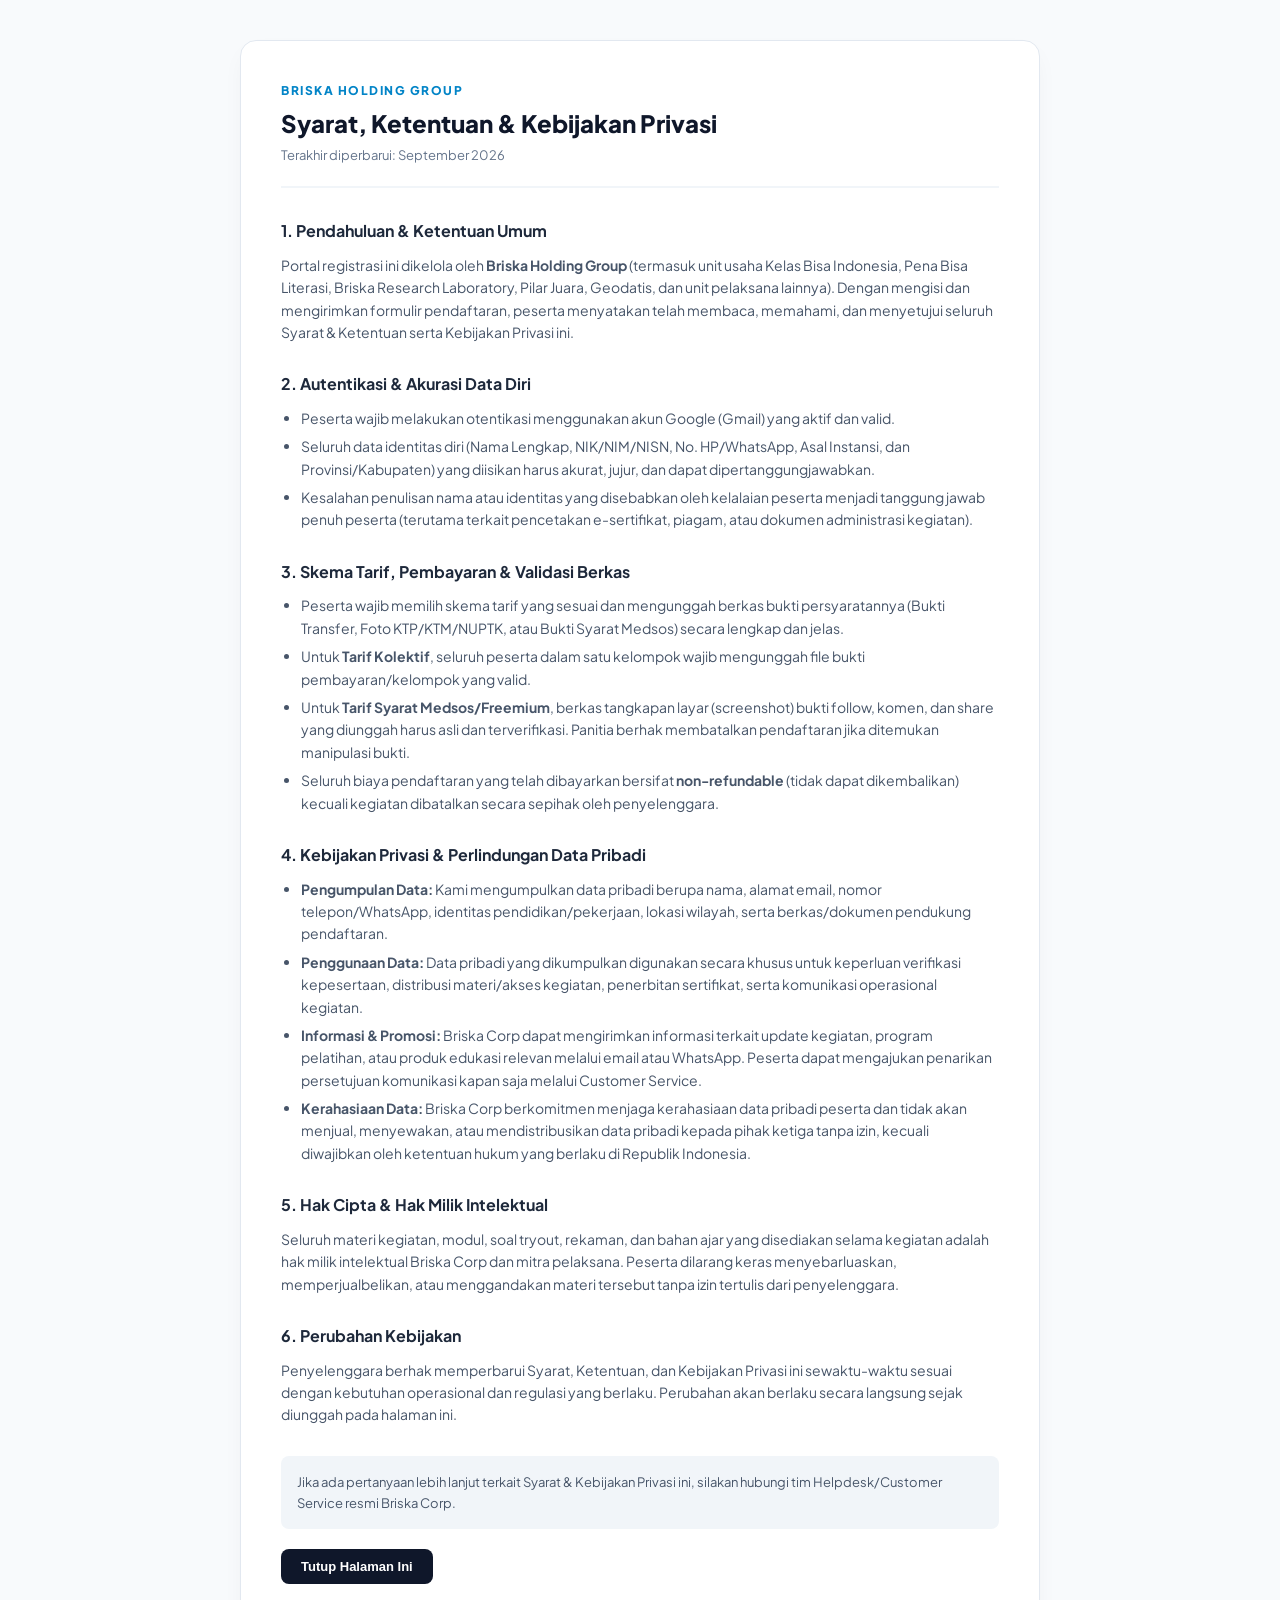
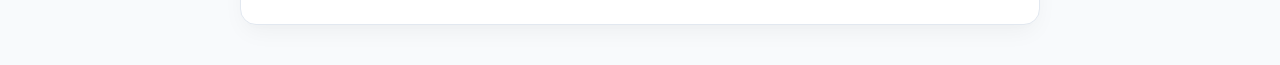
==== terms.html @ 32d51ed7 "Create terms.html" ====
<!DOCTYPE html>
<html lang="id">
<head>
  <meta charset="UTF-8">
  <meta name="viewport" content="width=device-width, initial-scale=1.0">
  <title>Kebijakan Privasi & Syarat Ketentuan - Briska Corp</title>
  <link rel="preconnect" href="https://fonts.googleapis.com">
  <link rel="preconnect" href="https://fonts.gstatic.com" crossorigin>
  <link href="https://fonts.googleapis.com/css2?family=Plus+Jakarta+Sans:wght@400;500;600;700;800&display=swap" rel="stylesheet">
  <style>
    :root {
      --primary-blue: #0284c7;
      --primary-cyan: #06b6d4;
      --bg-dark: #0f172a;
      --text-main: #334155;
      --bg-light: #f8fafc;
    }
    
    * { box-sizing: border-box; margin: 0; padding: 0; }

    body {
      font-family: 'Plus Jakarta Sans', sans-serif;
      background-color: var(--bg-light);
      color: var(--text-main);
      line-height: 1.6;
      padding: 40px 20px;
    }

    .container {
      max-width: 800px;
      margin: 0 auto;
      background: #ffffff;
      padding: 40px;
      border-radius: 16px;
      box-shadow: 0 10px 25px -5px rgba(0,0,0,0.05), 0 8px 10px -6px rgba(0,0,0,0.01);
      border: 1px solid #e2e8f0;
    }

    .header {
      border-bottom: 2px solid #f1f5f9;
      padding-bottom: 20px;
      margin-bottom: 30px;
    }

    .brand-title {
      font-size: 12px;
      font-weight: 800;
      letter-spacing: 1.5px;
      text-transform: uppercase;
      color: var(--primary-blue);
      margin-bottom: 8px;
    }

    h1 {
      font-size: 24px;
      font-weight: 800;
      color: #0f172a;
      line-height: 1.3;
    }

    .update-date {
      font-size: 13px;
      color: #64748b;
      margin-top: 6px;
    }

    .content section {
      margin-bottom: 28px;
    }

    h2 {
      font-size: 16px;
      font-weight: 700;
      color: #1e293b;
      margin-bottom: 10px;
    }

    p, li {
      font-size: 14px;
      color: #475569;
    }

    p { margin-bottom: 10px; }

    ul {
      padding-left: 20px;
      margin-bottom: 12px;
    }

    li { margin-bottom: 6px; }

    .footer-note {
      background: #f1f5f9;
      padding: 16px;
      border-radius: 8px;
      font-size: 13px;
      color: #475569;
      margin-top: 30px;
    }

    .btn-close {
      display: inline-block;
      margin-top: 20px;
      background: var(--bg-dark);
      color: #ffffff;
      padding: 10px 20px;
      border-radius: 8px;
      text-decoration: none;
      font-size: 13px;
      font-weight: 600;
      border: none;
      cursor: pointer;
    }

    .btn-close:hover {
      background: #1e293b;
    }
  </style>
</head>
<body>

  <div class="container">
    <div class="header">
      <div class="brand-title">Briska Holding Group</div>
      <h1>Syarat, Ketentuan & Kebijakan Privasi</h1>
      <div class="update-date">Terakhir diperbarui: September 2026</div>
    </div>

    <div class="content">
      <section>
        <h2>1. Pendahuluan & Ketentuan Umum</h2>
        <p>Portal registrasi ini dikelola oleh <strong>Briska Holding Group</strong> (termasuk unit usaha Kelas Bisa Indonesia, Pena Bisa Literasi, Briska Research Laboratory, Pilar Juara, Geodatis, dan unit pelaksana lainnya). Dengan mengisi dan mengirimkan formulir pendaftaran, peserta menyatakan telah membaca, memahami, dan menyetujui seluruh Syarat & Ketentuan serta Kebijakan Privasi ini.</p>
      </section>

      <section>
        <h2>2. Autentikasi & Akurasi Data Diri</h2>
        <ul>
          <li>Peserta wajib melakukan otentikasi menggunakan akun Google (Gmail) yang aktif dan valid.</li>
          <li>Seluruh data identitas diri (Nama Lengkap, NIK/NIM/NISN, No. HP/WhatsApp, Asal Instansi, dan Provinsi/Kabupaten) yang diisikan harus akurat, jujur, dan dapat dipertanggungjawabkan.</li>
          <li>Kesalahan penulisan nama atau identitas yang disebabkan oleh kelalaian peserta menjadi tanggung jawab penuh peserta (terutama terkait pencetakan e-sertifikat, piagam, atau dokumen administrasi kegiatan).</li>
        </ul>
      </section>

      <section>
        <h2>3. Skema Tarif, Pembayaran & Validasi Berkas</h2>
        <ul>
          <li>Peserta wajib memilih skema tarif yang sesuai dan mengunggah berkas bukti persyaratannya (Bukti Transfer, Foto KTP/KTM/NUPTK, atau Bukti Syarat Medsos) secara lengkap dan jelas.</li>
          <li>Untuk <strong>Tarif Kolektif</strong>, seluruh peserta dalam satu kelompok wajib mengunggah file bukti pembayaran/kelompok yang valid.</li>
          <li>Untuk <strong>Tarif Syarat Medsos/Freemium</strong>, berkas tangkapan layar (screenshot) bukti follow, komen, dan share yang diunggah harus asli dan terverifikasi. Panitia berhak membatalkan pendaftaran jika ditemukan manipulasi bukti.</li>
          <li>Seluruh biaya pendaftaran yang telah dibayarkan bersifat <strong>non-refundable</strong> (tidak dapat dikembalikan) kecuali kegiatan dibatalkan secara sepihak oleh penyelenggara.</li>
        </ul>
      </section>

      <section>
        <h2>4. Kebijakan Privasi & Perlindungan Data Pribadi</h2>
        <ul>
          <li><strong>Pengumpulan Data:</strong> Kami mengumpulkan data pribadi berupa nama, alamat email, nomor telepon/WhatsApp, identitas pendidikan/pekerjaan, lokasi wilayah, serta berkas/dokumen pendukung pendaftaran.</li>
          <li><strong>Penggunaan Data:</strong> Data pribadi yang dikumpulkan digunakan secara khusus untuk keperluan verifikasi kepesertaan, distribusi materi/akses kegiatan, penerbitan sertifikat, serta komunikasi operasional kegiatan.</li>
          <li><strong>Informasi & Promosi:</strong> Briska Corp dapat mengirimkan informasi terkait update kegiatan, program pelatihan, atau produk edukasi relevan melalui email atau WhatsApp. Peserta dapat mengajukan penarikan persetujuan komunikasi kapan saja melalui Customer Service.</li>
          <li><strong>Kerahasiaan Data:</strong> Briska Corp berkomitmen menjaga kerahasiaan data pribadi peserta dan tidak akan menjual, menyewakan, atau mendistribusikan data pribadi kepada pihak ketiga tanpa izin, kecuali diwajibkan oleh ketentuan hukum yang berlaku di Republik Indonesia.</li>
        </ul>
      </section>

      <section>
        <h2>5. Hak Cipta & Hak Milik Intelektual</h2>
        <p>Seluruh materi kegiatan, modul, soal tryout, rekaman, dan bahan ajar yang disediakan selama kegiatan adalah hak milik intelektual Briska Corp dan mitra pelaksana. Peserta dilarang keras menyebarluaskan, memperjualbelikan, atau menggandakan materi tersebut tanpa izin tertulis dari penyelenggara.</p>
      </section>

      <section>
        <h2>6. Perubahan Kebijakan</h2>
        <p>Penyelenggara berhak memperbarui Syarat, Ketentuan, dan Kebijakan Privasi ini sewaktu-waktu sesuai dengan kebutuhan operasional dan regulasi yang berlaku. Perubahan akan berlaku secara langsung sejak diunggah pada halaman ini.</p>
      </section>

      <div class="footer-note">
        Jika ada pertanyaan lebih lanjut terkait Syarat & Kebijakan Privasi ini, silakan hubungi tim Helpdesk/Customer Service resmi Briska Corp.
      </div>

      <button class="btn-close" onclick="window.close()">Tutup Halaman Ini</button>
    </div>
  </div>

</body>
</html>
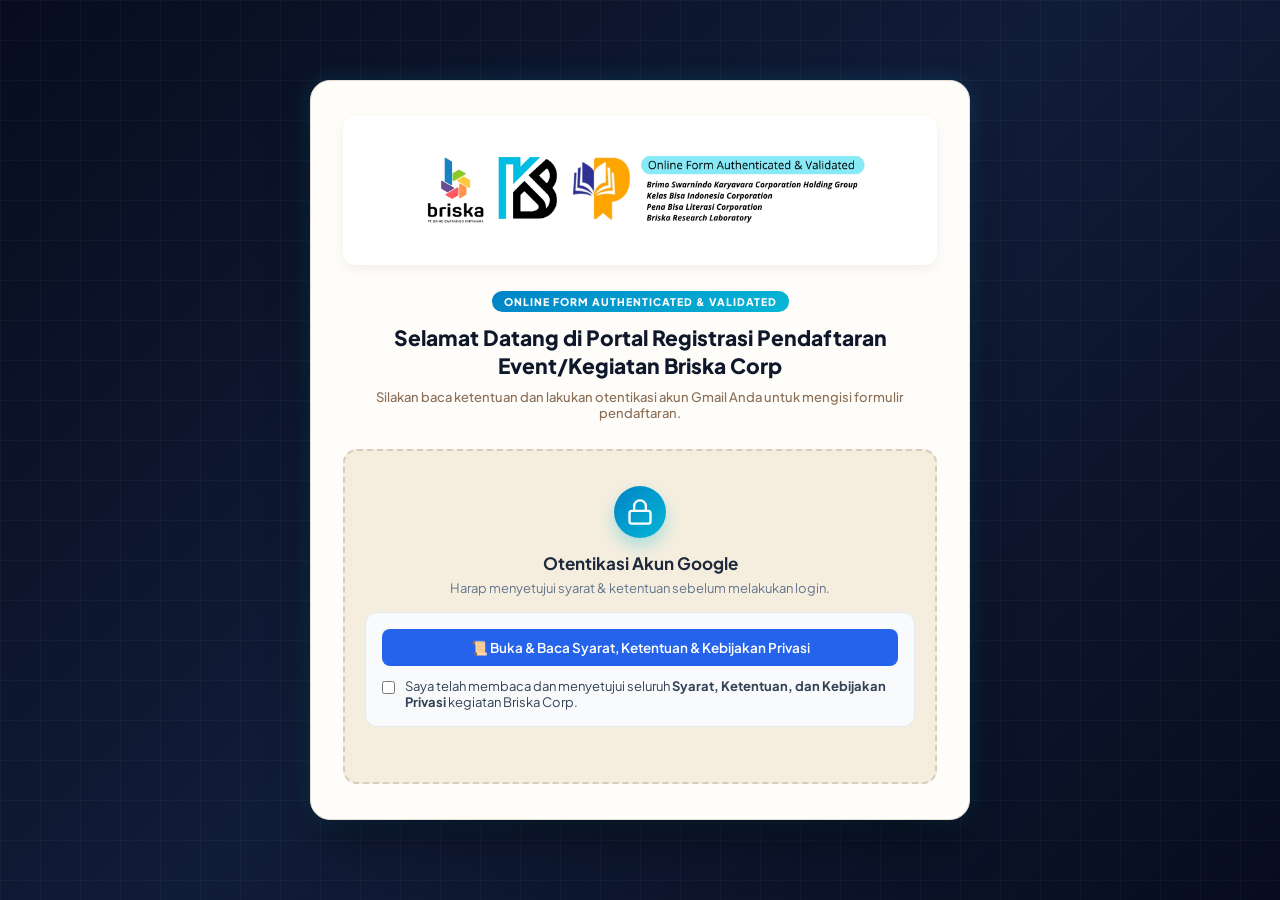
==== commit 1a625448: "Update terms.html" ====
--- a/terms.html
+++ b/terms.html
@@ -3,181 +3,418 @@
 <head>
   <meta charset="UTF-8">
   <meta name="viewport" content="width=device-width, initial-scale=1.0">
-  <title>Kebijakan Privasi & Syarat Ketentuan - Briska Corp</title>
+  <title>Portal Registrasi Pendaftaran Event - Briska Corp</title>
+
+  <!-- Google Fonts: Plus Jakarta Sans -->
   <link rel="preconnect" href="https://fonts.googleapis.com">
   <link rel="preconnect" href="https://fonts.gstatic.com" crossorigin>
   <link href="https://fonts.googleapis.com/css2?family=Plus+Jakarta+Sans:wght@400;500;600;700;800&display=swap" rel="stylesheet">
+
+  <link rel="stylesheet" href="./styles.css">
+
   <style>
-    :root {
-      --primary-blue: #0284c7;
-      --primary-cyan: #06b6d4;
-      --bg-dark: #0f172a;
-      --text-main: #334155;
-      --bg-light: #f8fafc;
+    .hidden { display: none !important; }
+
+    /* Style Tambahan untuk Kotak Ketentuan Sebelum Auth */
+    .terms-auth-box {
+      background: #f8fafc;
+      border: 1px solid #e2e8f0;
+      border-radius: 12px;
+      padding: 16px;
+      margin-bottom: 20px;
+      text-align: left;
     }
-    
-    * { box-sizing: border-box; margin: 0; padding: 0; }
-
-    body {
-      font-family: 'Plus Jakarta Sans', sans-serif;
-      background-color: var(--bg-light);
-      color: var(--text-main);
-      line-height: 1.6;
-      padding: 40px 20px;
-    }
-
-    .container {
-      max-width: 800px;
-      margin: 0 auto;
-      background: #ffffff;
-      padding: 40px;
-      border-radius: 16px;
-      box-shadow: 0 10px 25px -5px rgba(0,0,0,0.05), 0 8px 10px -6px rgba(0,0,0,0.01);
-      border: 1px solid #e2e8f0;
-    }
-
-    .header {
-      border-bottom: 2px solid #f1f5f9;
-      padding-bottom: 20px;
-      margin-bottom: 30px;
-    }
-
-    .brand-title {
-      font-size: 12px;
-      font-weight: 800;
-      letter-spacing: 1.5px;
-      text-transform: uppercase;
-      color: var(--primary-blue);
-      margin-bottom: 8px;
-    }
-
-    h1 {
-      font-size: 24px;
-      font-weight: 800;
-      color: #0f172a;
-      line-height: 1.3;
-    }
-
-    .update-date {
-      font-size: 13px;
-      color: #64748b;
-      margin-top: 6px;
-    }
-
-    .content section {
-      margin-bottom: 28px;
-    }
-
-    h2 {
-      font-size: 16px;
-      font-weight: 700;
-      color: #1e293b;
-      margin-bottom: 10px;
-    }
-
-    p, li {
-      font-size: 14px;
-      color: #475569;
-    }
-
-    p { margin-bottom: 10px; }
-
-    ul {
-      padding-left: 20px;
-      margin-bottom: 12px;
-    }
-
-    li { margin-bottom: 6px; }
-
-    .footer-note {
-      background: #f1f5f9;
-      padding: 16px;
-      border-radius: 8px;
-      font-size: 13px;
-      color: #475569;
-      margin-top: 30px;
-    }
-
-    .btn-close {
+    .terms-auth-box a.btn-terms-link {
       display: inline-block;
-      margin-top: 20px;
-      background: var(--bg-dark);
+      width: 100%;
+      text-align: center;
+      background: #2563eb;
       color: #ffffff;
-      padding: 10px 20px;
+      font-weight: 600;
+      padding: 10px 16px;
       border-radius: 8px;
       text-decoration: none;
+      font-size: 13.5px;
+      margin-bottom: 12px;
+      transition: background 0.2s;
+    }
+    .terms-auth-box a.btn-terms-link:hover {
+      background: #1d4ed8;
+    }
+    .terms-checkbox-wrap {
+      display: flex;
+      align-items: flex-start;
+      gap: 10px;
       font-size: 13px;
-      font-weight: 600;
-      border: none;
+      color: #334155;
       cursor: pointer;
     }
-
-    .btn-close:hover {
-      background: #1e293b;
+    .terms-checkbox-wrap input {
+      margin-top: 3px;
+      cursor: pointer;
     }
   </style>
+
+  <!-- Google Identity Services -->
+  <script src="https://accounts.google.com/gsi/client" async defer></script>
 </head>
 <body>
 
-  <div class="container">
-    <div class="header">
-      <div class="brand-title">Briska Holding Group</div>
-      <h1>Syarat, Ketentuan & Kebijakan Privasi</h1>
-      <div class="update-date">Terakhir diperbarui: September 2026</div>
-    </div>
-
-    <div class="content">
-      <section>
-        <h2>1. Pendahuluan & Ketentuan Umum</h2>
-        <p>Portal registrasi ini dikelola oleh <strong>Briska Holding Group</strong> (termasuk unit usaha Kelas Bisa Indonesia, Pena Bisa Literasi, Briska Research Laboratory, Pilar Juara, Geodatis, dan unit pelaksana lainnya). Dengan mengisi dan mengirimkan formulir pendaftaran, peserta menyatakan telah membaca, memahami, dan menyetujui seluruh Syarat & Ketentuan serta Kebijakan Privasi ini.</p>
-      </section>
-
-      <section>
-        <h2>2. Autentikasi & Akurasi Data Diri</h2>
-        <ul>
-          <li>Peserta wajib melakukan otentikasi menggunakan akun Google (Gmail) yang aktif dan valid.</li>
-          <li>Seluruh data identitas diri (Nama Lengkap, NIK/NIM/NISN, No. HP/WhatsApp, Asal Instansi, dan Provinsi/Kabupaten) yang diisikan harus akurat, jujur, dan dapat dipertanggungjawabkan.</li>
-          <li>Kesalahan penulisan nama atau identitas yang disebabkan oleh kelalaian peserta menjadi tanggung jawab penuh peserta (terutama terkait pencetakan e-sertifikat, piagam, atau dokumen administrasi kegiatan).</li>
-        </ul>
-      </section>
-
-      <section>
-        <h2>3. Skema Tarif, Pembayaran & Validasi Berkas</h2>
-        <ul>
-          <li>Peserta wajib memilih skema tarif yang sesuai dan mengunggah berkas bukti persyaratannya (Bukti Transfer, Foto KTP/KTM/NUPTK, atau Bukti Syarat Medsos) secara lengkap dan jelas.</li>
-          <li>Untuk <strong>Tarif Kolektif</strong>, seluruh peserta dalam satu kelompok wajib mengunggah file bukti pembayaran/kelompok yang valid.</li>
-          <li>Untuk <strong>Tarif Syarat Medsos/Freemium</strong>, berkas tangkapan layar (screenshot) bukti follow, komen, dan share yang diunggah harus asli dan terverifikasi. Panitia berhak membatalkan pendaftaran jika ditemukan manipulasi bukti.</li>
-          <li>Seluruh biaya pendaftaran yang telah dibayarkan bersifat <strong>non-refundable</strong> (tidak dapat dikembalikan) kecuali kegiatan dibatalkan secara sepihak oleh penyelenggara.</li>
-        </ul>
-      </section>
-
-      <section>
-        <h2>4. Kebijakan Privasi & Perlindungan Data Pribadi</h2>
-        <ul>
-          <li><strong>Pengumpulan Data:</strong> Kami mengumpulkan data pribadi berupa nama, alamat email, nomor telepon/WhatsApp, identitas pendidikan/pekerjaan, lokasi wilayah, serta berkas/dokumen pendukung pendaftaran.</li>
-          <li><strong>Penggunaan Data:</strong> Data pribadi yang dikumpulkan digunakan secara khusus untuk keperluan verifikasi kepesertaan, distribusi materi/akses kegiatan, penerbitan sertifikat, serta komunikasi operasional kegiatan.</li>
-          <li><strong>Informasi & Promosi:</strong> Briska Corp dapat mengirimkan informasi terkait update kegiatan, program pelatihan, atau produk edukasi relevan melalui email atau WhatsApp. Peserta dapat mengajukan penarikan persetujuan komunikasi kapan saja melalui Customer Service.</li>
-          <li><strong>Kerahasiaan Data:</strong> Briska Corp berkomitmen menjaga kerahasiaan data pribadi peserta dan tidak akan menjual, menyewakan, atau mendistribusikan data pribadi kepada pihak ketiga tanpa izin, kecuali diwajibkan oleh ketentuan hukum yang berlaku di Republik Indonesia.</li>
-        </ul>
-      </section>
-
-      <section>
-        <h2>5. Hak Cipta & Hak Milik Intelektual</h2>
-        <p>Seluruh materi kegiatan, modul, soal tryout, rekaman, dan bahan ajar yang disediakan selama kegiatan adalah hak milik intelektual Briska Corp dan mitra pelaksana. Peserta dilarang keras menyebarluaskan, memperjualbelikan, atau menggandakan materi tersebut tanpa izin tertulis dari penyelenggara.</p>
-      </section>
-
-      <section>
-        <h2>6. Perubahan Kebijakan</h2>
-        <p>Penyelenggara berhak memperbarui Syarat, Ketentuan, dan Kebijakan Privasi ini sewaktu-waktu sesuai dengan kebutuhan operasional dan regulasi yang berlaku. Perubahan akan berlaku secara langsung sejak diunggah pada halaman ini.</p>
-      </section>
-
-      <div class="footer-note">
-        Jika ada pertanyaan lebih lanjut terkait Syarat & Kebijakan Privasi ini, silakan hubungi tim Helpdesk/Customer Service resmi Briska Corp.
+  <!-- Background Tech Patterns -->
+  <div class="bg-pattern-grid"></div>
+  <div class="bg-pattern-glow"></div>
+
+  <div class="main-wrapper">
+    <div class="form-card">
+      
+      <!-- Banner Header Logo -->
+      <div class="banner-wrapper">
+        <img src="2026-08-12_Banner Form Online.png" alt="Banner Form Online Briska Corp" class="banner-img">
       </div>
 
-      <button class="btn-close" onclick="window.close()">Tutup Halaman Ini</button>
+      <!-- Header Teks Pembuka -->
+      <div id="formHeader" class="form-header">
+        <div class="badge-tag">ONLINE FORM AUTHENTICATED & VALIDATED</div>
+        <h2>Selamat Datang di Portal Registrasi Pendaftaran Event/Kegiatan Briska Corp</h2>
+        <p>Silakan baca ketentuan dan lakukan otentikasi akun Gmail Anda untuk mengisi formulir pendaftaran.</p>
+      </div>
+
+      <!-- 1. LOGIN GUARD (PEMBATAS AKSES GMAIL DENGAN SYARAT & KETENTUAN) -->
+      <div id="loginGuard" class="login-guard-box">
+        <div class="lock-avatar">
+          <svg width="28" height="28" viewBox="0 0 24 24" fill="none" stroke="currentColor" stroke-width="2" stroke-linecap="round" stroke-linejoin="round"><rect x="3" y="11" width="18" height="11" rx="2" ry="2"></rect><path d="M7 11V7a5 5 0 0 1 10 0v4"></path></svg>
+        </div>
+        <h3>Otentikasi Akun Google</h3>
+        <p style="margin-bottom: 16px;">Harap menyetujui syarat & ketentuan sebelum melakukan login.</p>
+
+        <!-- KOTAK SYARAT & KETENTUAN SEBELUM AUTH -->
+        <div class="terms-auth-box">
+          <a href="terms.html" target="_blank" class="btn-terms-link">
+            📜 Buka & Baca Syarat, Ketentuan & Kebijakan Privasi
+          </a>
+          <label class="terms-checkbox-wrap">
+            <input type="checkbox" id="authTermsConsent">
+            <span>Saya telah membaca dan menyetujui seluruh <strong>Syarat, Ketentuan, dan Kebijakan Privasi</strong> kegiatan Briska Corp.</span>
+          </label>
+        </div>
+
+        <!-- TOMBOL GOOGLE LOGIN (BARU MUNCUL/DIBUKA SETELAH CHECKBOX DICENTANG) -->
+        <div id="googleBtnContainer" class="google-btn-wrapper hidden">
+          <div id="g_id_onload"
+            data-client_id="870398895491-auveun1nckshkt8to4fpi993emkvbt0e.apps.googleusercontent.com"
+            data-callback="handleCredentialResponse"
+            data-auto_prompt="false">
+          </div>
+          <div class="g_id_signin"
+            data-type="standard"
+            data-size="large"
+            data-theme="outline"
+            data-text="continue_with"
+            data-shape="pill"
+            data-logo_alignment="left">
+          </div>
+        </div>
+      </div>
+
+      <!-- 2. FORMULIR REGISTRASI (DIPROTEKSI) -->
+      <form id="registrationForm" class="hidden">
+        
+        <div class="user-badge">
+          <div class="user-info">
+            <span class="label">Terverifikasi sebagai:</span>
+            <strong id="verifiedEmailText">email@gmail.com</strong>
+          </div>
+          <span class="verified-icon">✓ Terverifikasi</span>
+        </div>
+
+        <div class="form-section-title">A. Data Event & Skema Tarif</div>
+
+        <!-- 1. Pilih Event / Kegiatan -->
+        <div class="form-group">
+          <label for="kode_kegiatan">Pilih Event / Kegiatan <span class="required">*</span></label>
+          <select id="kode_kegiatan" required>
+            <option value="">-- Memuat Daftar Event... --</option>
+          </select>
+        </div>
+
+        <!-- 2. Pilih Bidang / Sub-Kategori Event -->
+        <div class="form-group">
+          <label for="bidang_kegiatan">Pilih Bidang / Kategori Event <span class="required">*</span></label>
+          <select id="bidang_kegiatan" required disabled>
+            <option value="">-- Pilih Event Terlebih Dahulu --</option>
+          </select>
+        </div>
+
+        <!-- 3. Skema / Opsi Tarif Pendaftaran -->
+        <div class="form-group">
+          <label for="jalur_daftar">Skema / Opsi Tarif Pendaftaran <span class="required">*</span></label>
+          <select id="jalur_daftar" required>
+            <option value="">-- Pilih Skema Tarif --</option>
+            <option value="normal">1. Tarif Normal</option>
+            <option value="early_bird">2. Tarif Early Bird</option>
+            <option value="kolektif">3. Tarif Kolektif (3 Orang)</option>
+            <option value="alumni">4. Tarif Alumni</option>
+            <option value="riau_sulsel">5. Tarif Khusus Wilayah (Asal Riau & Sulsel)</option>
+            <option value="profesi">6. Tarif Khusus Profesi (Mahasiswa / Guru / Dll)</option>
+            <option value="bersyarat">7. Tarif Bersyarat (Medsos)</option>
+            <option value="daerah_3t">8. Tarif Gratis Wilayah 3T</option>
+            <option value="freemium">9. Tarif Gratis Freemium</option>
+          </select>
+        </div>
+
+        <!-- Informasi Arahan Khusus Kolektif -->
+        <div id="infoKolektif" class="info-alert hidden">
+          <span class="alert-icon">💡</span>
+          <div>
+            <strong>Arahan Tarif Kolektif 3 Orang:</strong><br>
+            Pastikan ke-3 peserta dalam kelompok mengunggah <u>file bukti bayar yang sama</u>.
+          </div>
+        </div>
+
+        <div class="form-section-title">B. Identitas Diri Peserta</div>
+
+        <div class="form-grid">
+          <div class="form-group span-2">
+            <label for="nama_lengkap">Nama Lengkap Peserta <span class="required">*</span></label>
+            <input type="text" id="nama_lengkap" placeholder="Masukkan nama lengkap beserta gelar (jika ada)" required>
+          </div>
+
+          <div class="form-group">
+            <label for="nomor_hp">Nomor HP / WhatsApp <span class="required">*</span></label>
+            <input type="text" id="nomor_hp" placeholder="Contoh: 081234567890" required>
+          </div>
+
+          <div class="form-group">
+            <label for="email">Email (Gmail Terverifikasi) <span class="required">*</span></label>
+            <input type="email" id="email" readonly required class="input-disabled">
+          </div>
+
+          <div class="form-group">
+            <label for="jenis_kelamin">Jenis Kelamin <span class="required">*</span></label>
+            <select id="jenis_kelamin" required>
+              <option value="">-- Pilih Jenis Kelamin --</option>
+              <option value="Laki-laki">Laki-laki</option>
+              <option value="Perempuan">Perempuan</option>
+            </select>
+          </div>
+
+          <div class="form-group">
+            <label for="nomor_identitas">NIK / NISN / NIM / No. Peserta <span class="required">*</span></label>
+            <input type="text" id="nomor_identitas" placeholder="Masukkan nomor identitas pendukung" required>
+          </div>
+
+          <div class="form-group span-2">
+            <label for="asal_instansi">Asal Instansi / Sekolah / Kampus <span class="required">*</span></label>
+            <input type="text" id="asal_instansi" placeholder="Contoh: Universitas Hasanuddin / SMA 1" required>
+          </div>
+
+          <div class="form-group span-2">
+            <label for="pekerjaan_jurusan">Pekerjaan / Kelas / Jurusan Kuliah <span class="required">*</span></label>
+            <input type="text" id="pekerjaan_jurusan" placeholder="Contoh: S1 Teknik Informatika / Kelas 12 IPA" required>
+          </div>
+
+          <div class="form-group">
+            <label for="asal_kabupaten">Asal Kabupaten / Kota <span class="required">*</span></label>
+            <input type="text" id="asal_kabupaten" placeholder="Contoh: Kota Makassar / Kab. Gowa" required>
+          </div>
+
+          <div class="form-group">
+            <label for="asal_provinsi">Asal Provinsi <span class="required">*</span></label>
+            <select id="asal_provinsi" required>
+              <option value="">-- Pilih Provinsi --</option>
+              <option value="Aceh">Aceh</option>
+              <option value="Sumatera Utara">Sumatera Utara</option>
+              <option value="Sumatera Barat">Sumatera Barat</option>
+              <option value="Riau">Riau</option>
+              <option value="Kepulauan Riau">Kepulauan Riau</option>
+              <option value="Jambi">Jambi</option>
+              <option value="Sumatera Selatan">Sumatera Selatan</option>
+              <option value="Bangka Belitung">Bangka Belitung</option>
+              <option value="Bengkulu">Bengkulu</option>
+              <option value="Lampung">Lampung</option>
+              <option value="DKI Jakarta">DKI Jakarta</option>
+              <option value="Jawa Barat">Jawa Barat</option>
+              <option value="Banten">Banten</option>
+              <option value="Jawa Tengah">Jawa Tengah</option>
+              <option value="DI Yogyakarta">DI Yogyakarta</option>
+              <option value="Jawa Timur">Jawa Timur</option>
+              <option value="Bali">Bali</option>
+              <option value="Nusa Tenggara Barat">Nusa Tenggara Barat</option>
+              <option value="Nusa Tenggara Timur">Nusa Tenggara Timur</option>
+              <option value="Kalimantan Barat">Kalimantan Barat</option>
+              <option value="Kalimantan Tengah">Kalimantan Tengah</option>
+              <option value="Kalimantan Selatan">Kalimantan Selatan</option>
+              <option value="Kalimantan Timur">Kalimantan Timur</option>
+              <option value="Kalimantan Utara">Kalimantan Utara</option>
+              <option value="Sulawesi Utara">Sulawesi Utara</option>
+              <option value="Gorontalo">Gorontalo</option>
+              <option value="Sulawesi Tengah">Sulawesi Tengah</option>
+              <option value="Sulawesi Barat">Sulawesi Barat</option>
+              <option value="Sulawesi Selatan">Sulawesi Selatan</option>
+              <option value="Sulawesi Tenggara">Sulawesi Tenggara</option>
+              <option value="Maluku">Maluku</option>
+              <option value="Maluku Utara">Maluku Utara</option>
+              <option value="Papua">Papua</option>
+              <option value="Papua Barat">Papua Barat</option>
+              <option value="Papua Selatan">Papua Selatan</option>
+              <option value="Papua Tengah">Papua Tengah</option>
+              <option value="Papua Pegunungan">Papua Pegunungan</option>
+              <option value="Papua Barat Daya">Papua Barat Daya</option>
+            </select>
+          </div>
+        </div>
+
+        <div class="form-section-title">C. Upload Berkas Persyaratan</div>
+
+        <!-- DYNAMIC UPLOAD SECTIONS -->
+        <div id="secBayar" class="upload-section hidden">
+          <div class="upload-box">
+            <label for="bukti_bayar">Upload Bukti Transfer / Pembayaran (JPG/PNG) <span class="required">*</span></label>
+            <input type="file" id="bukti_bayar" accept="image/jpeg, image/png" disabled>
+          </div>
+        </div>
+
+        <div id="secKtp" class="upload-section hidden">
+          <div class="upload-box">
+            <label for="bukti_ktp">Upload Foto KTP <span class="required">*</span></label>
+            <input type="file" id="bukti_ktp" accept="image/jpeg, image/png" disabled>
+          </div>
+        </div>
+
+        <div id="secIdentitasSpesifik" class="upload-section hidden">
+          <div class="upload-box">
+            <label for="bukti_identitas_spesifik">Upload Foto Identitas Spesifik (KTM/NUPTK/Kartu Pegawai/ID Card) <span class="required">*</span></label>
+            <input type="file" id="bukti_identitas_spesifik" accept="image/jpeg, image/png" disabled>
+          </div>
+        </div>
+
+        <div id="secMedsos" class="upload-section hidden">
+          <div class="upload-box">
+            <label for="bukti_follow_kelasbisa">1. Upload Bukti Follow @kelasbisaid <span class="required">*</span></label>
+            <input type="file" id="bukti_follow_kelasbisa" accept="image/jpeg, image/png" disabled>
+          </div>
+          <div class="upload-box">
+            <label for="bukti_follow_pelaksana">2. Upload Bukti Follow IG Pelaksana (@pilar.juara / @geodatis / lainnya) <span class="required">*</span></label>
+            <input type="file" id="bukti_follow_pelaksana" accept="image/jpeg, image/png" disabled>
+          </div>
+          <div class="upload-box">
+            <label for="bukti_komen_tag">3. Upload Bukti Komentar Tag 10 Teman <span class="required">*</span></label>
+            <input type="file" id="bukti_komen_tag" accept="image/jpeg, image/png" disabled>
+          </div>
+          <div class="upload-box">
+            <label for="bukti_share_wa_tele">4. Upload Bukti Share Konten ke Grup WA/Telegram <span class="required">*</span></label>
+            <input type="file" id="bukti_share_wa_tele" accept="image/jpeg, image/png" disabled>
+          </div>
+          <div class="upload-box">
+            <label for="bukti_share_story">5. Upload Bukti Share Konten ke Story WA/IG <span class="required">*</span></label>
+            <input type="file" id="bukti_share_story" accept="image/jpeg, image/png" disabled>
+          </div>
+        </div>
+
+        <div class="form-section-title">D. Konfirmasi Akhir</div>
+
+        <!-- PERTANYAAN PENUTUP -->
+        <div class="form-group">
+          <label for="persetujuan_iklan">Apakah Bersedia Mendapatkan Update Iklan di Email Terkait Produk Briska Holding Group? <span class="required">*</span></label>
+          <select id="persetujuan_iklan" required>
+            <option value="">-- Pilih Persetujuan --</option>
+            <option value="Ya">Ya, Saya Bersedia</option>
+            <option value="Tidak">Tidak</option>
+          </select>
+        </div>
+
+        <button type="submit" id="btnSubmit" class="btn-submit">
+          <span>Kirim Pendaftaran</span>
+        </button>
+
+      </form>
+      
+      <div id="responseMessage" class="hidden"></div>
+
+      <!-- 3. HALAMAN SUCCESS PAGE -->
+      <div id="successPage" class="success-page hidden">
+        <div class="success-icon-wrap">
+          <div class="success-icon">✓</div>
+        </div>
+
+        <h2>Pendaftaran Berhasil</h2>
+        
+        <p class="success-intro">
+          Terima kasih telah melengkapi dan mengirimkan data pendaftaran. Data Anda telah kami terima dan akan diproses sesuai dengan ketentuan kegiatan.
+        </p>
+
+        <div class="success-alert">
+          Mohon pastikan informasi yang Anda berikan sudah benar. Informasi lebih lanjut mengenai tahapan berikutnya akan disampaikan melalui kontak yang telah Anda cantumkan.
+        </div>
+
+        <p class="cs-instruction">
+          Jika Anda memiliki pertanyaan, membutuhkan informasi lebih lanjut, atau ingin melakukan konfirmasi terkait pendaftaran, silakan menghubungi layanan Customer Service (CS) sesuai kebutuhan Anda:
+        </p>
+
+        <div class="section-subtitle">Layanan Customer Service</div>
+
+        <div class="cs-grid">
+          <a href="https://wa.me/6282268118842" target="_blank" class="cs-card">
+            <div class="cs-title">CEO – Kak Bimo</div>
+            <div class="cs-link">WhatsApp: +62 822-6811-8842</div>
+          </a>
+
+          <a href="https://wa.me/628119944511" target="_blank" class="cs-card">
+            <div class="cs-title">Perusahaan Holding – Briska</div>
+            <div class="cs-link">WhatsApp: +62 811-9944-511</div>
+          </a>
+
+          <a href="https://wa.me/6285711000363" target="_blank" class="cs-card">
+            <div class="cs-title">Bimbel & Pelatihan – Kelas Bisa</div>
+            <div class="cs-link">WhatsApp: +62 857-1100-0363</div>
+          </a>
+
+          <a href="https://wa.me/628581200045" target="_blank" class="cs-card">
+            <div class="cs-title">Penerbit Buku – Pena Bisa</div>
+            <div class="cs-link">WhatsApp: +62 858-1200-045</div>
+          </a>
+        </div>
+
+        <div class="section-subtitle" style="margin-top: 25px;">Bergabung dengan Komunitas</div>
+        <p class="community-desc">
+          Dapatkan informasi terbaru mengenai kegiatan, program, dan berbagai aktivitas kami dengan bergabung ke komunitas:
+        </p>
+
+        <div class="community-buttons">
+          <a href="https://whatsapp.com/channel/0029VbCLqDkCHDyeEiovrG44" target="_blank" class="btn-community btn-wa">
+            📱 WhatsApp Channel
+          </a>
+          <a href="https://t.me/pokiedu" target="_blank" class="btn-community btn-tele">
+            ✈️ Telegram Komunitas
+          </a>
+        </div>
+
+        <p class="success-footer">
+          Sampai jumpa dan terima kasih atas partisipasi Anda. Kami menantikan kehadiran Anda dalam kegiatan yang telah didaftarkan.
+        </p>
+      </div>
+
     </div>
   </div>
 
+  <!-- SCRIPT LOGIK UNTUK KONTROL BUTTON GOOGLE -->
+  <script>
+    document.addEventListener('DOMContentLoaded', function () {
+      const consentCheckbox = document.getElementById('authTermsConsent');
+      const googleBtnContainer = document.getElementById('googleBtnContainer');
+
+      if (consentCheckbox && googleBtnContainer) {
+        consentCheckbox.addEventListener('change', function () {
+          if (this.checked) {
+            googleBtnContainer.classList.remove('hidden');
+          } else {
+            googleBtnContainer.classList.add('hidden');
+          }
+        });
+      }
+    });
+  </script>
+
+  <script src="./script.js"></script>
 </body>
 </html>
--- a/styles.css
+++ b/styles.css
@@ -0,0 +1,638 @@
+/* ==========================================
+   GOOGLE FONTS IMPORT (Plus Jakarta Sans)
+   ========================================== */
+@import url('https://fonts.googleapis.com/css2?family=Plus+Jakarta+Sans:wght@400;500;600;700;800&display=swap');
+
+/* ==========================================
+   CSS VARIABLES (THEME COLOR PALETTE)
+   - Dominan: Tech Navy Blue & Cyan Glow
+   - Mix: Warm Brown & Soft Cream
+   ========================================== */
+:root {
+  --bg-dark: #070d1e;
+  --bg-gradient: linear-gradient(135deg, #070d1e 0%, #111c38 50%, #070d1e 100%);
+  
+  --card-bg: #fefdfa;           /* Soft Warm Cream */
+  --card-border: #e6ded5;
+  
+  --text-main: #0f172a;         /* Deep Slate Navy */
+  --text-muted: #64748b;
+  --text-brown: #8a6d55;        /* Soft Warm Brown Accent */
+  
+  --primary-blue: #0284c7;      /* Tech Blue */
+  --primary-cyan: #06b6d4;      /* Vibrant Cyan */
+  --cyan-glow: rgba(6, 182, 212, 0.25);
+  
+  --accent-cream: #f5eedf;      /* Rich Cream Container */
+  --cream-border: #d8ccbb;
+  
+  --input-bg: #ffffff;
+  --input-border: #cbd5e1;
+  
+  --radius-card: 20px;
+  --radius-btn: 10px;
+  --radius-input: 8px;
+  
+  --shadow-card: 0 25px 50px -12px rgba(0, 0, 0, 0.5), 0 0 25px rgba(6, 182, 212, 0.18);
+}
+
+/* ==========================================
+   RESET & BASE STYLES
+   ========================================== */
+* {
+  box-sizing: border-box;
+  margin: 0;
+  padding: 0;
+  font-family: 'Plus Jakarta Sans', -apple-system, BlinkMacSystemFont, sans-serif;
+}
+
+body {
+  background: var(--bg-gradient);
+  color: var(--text-main);
+  min-height: 100vh;
+  display: flex;
+  justify-content: center;
+  align-items: center;
+  padding: 40px 15px;
+  position: relative;
+  overflow-x: hidden;
+}
+
+/* Background Geometric Lines & Grid Patterns */
+.bg-pattern-grid {
+  position: fixed;
+  top: 0; 
+  left: 0; 
+  width: 100%; 
+  height: 100%;
+  background-image: 
+    linear-gradient(to right, rgba(255, 255, 255, 0.03) 1px, transparent 1px),
+    linear-gradient(to bottom, rgba(255, 255, 255, 0.03) 1px, transparent 1px);
+  background-size: 40px 40px;
+  pointer-events: none;
+  z-index: 0;
+}
+
+.bg-pattern-glow {
+  position: fixed;
+  top: 50%; 
+  left: 50%;
+  transform: translate(-50%, -50%);
+  width: 700px; 
+  height: 700px;
+  background: radial-gradient(circle, rgba(6, 182, 212, 0.12) 0%, rgba(2, 132, 199, 0.05) 50%, transparent 70%);
+  pointer-events: none;
+  z-index: 0;
+}
+
+.main-wrapper {
+  width: 100%;
+  max-width: 660px;
+  position: relative;
+  z-index: 1;
+}
+
+/* ==========================================
+   CARD CONTAINER & BANNER HEADER
+   ========================================== */
+.form-card {
+  background-color: var(--card-bg);
+  border: 1px solid var(--card-border);
+  border-radius: var(--radius-card);
+  box-shadow: var(--shadow-card);
+  padding: 35px 32px;
+  overflow: hidden;
+}
+
+.banner-wrapper {
+  width: 100%;
+  max-width: 100%;
+  margin-bottom: 24px;
+  border-radius: 12px;
+  overflow: hidden;
+  box-shadow: 0 4px 12px rgba(0, 0, 0, 0.06);
+  display: flex;
+  justify-content: center;
+  align-items: center;
+}
+
+.banner-img {
+  width: 100% !important;
+  max-width: 100% !important;
+  height: auto !important;
+  display: block;
+  object-fit: cover;
+}
+
+/* Header Text */
+.form-header {
+  text-align: center;
+  margin-bottom: 28px;
+}
+
+.badge-tag {
+  display: inline-block;
+  background: linear-gradient(135deg, var(--primary-blue), var(--primary-cyan));
+  color: #ffffff;
+  font-size: 10.5px;
+  font-weight: 800;
+  letter-spacing: 1px;
+  padding: 4px 12px;
+  border-radius: 20px;
+  margin-bottom: 12px;
+}
+
+.form-header h2 {
+  font-size: 21px;
+  font-weight: 800;
+  color: #0f172a;
+  line-height: 1.35;
+  margin-bottom: 8px;
+}
+
+.form-header p {
+  font-size: 13px;
+  color: var(--text-brown);
+  font-weight: 500;
+}
+
+/* ==========================================
+   LOGIN GUARD (GOOGLE AUTHENTICATION BOX)
+   ========================================== */
+.login-guard-box {
+  background-color: var(--accent-cream);
+  border: 2px dashed var(--cream-border);
+  border-radius: 14px;
+  padding: 35px 20px;
+  text-align: center;
+}
+
+.lock-avatar {
+  width: 52px; 
+  height: 52px;
+  background: linear-gradient(135deg, var(--primary-blue), var(--primary-cyan));
+  color: #ffffff;
+  border-radius: 50%;
+  display: flex; 
+  align-items: center; 
+  justify-content: center;
+  margin: 0 auto 14px auto;
+  box-shadow: 0 8px 16px rgba(6, 182, 212, 0.3);
+}
+
+.login-guard-box h3 {
+  font-size: 17px;
+  color: #1e293b;
+  margin-bottom: 6px;
+}
+
+.login-guard-box p {
+  font-size: 13px;
+  color: var(--text-muted);
+  margin-bottom: 22px;
+}
+
+.google-btn-wrapper {
+  display: flex;
+  justify-content: center;
+}
+
+/* ==========================================
+   USER BADGE & SECTION TITLES
+   ========================================== */
+.user-badge {
+  background: linear-gradient(135deg, #e0f2fe, #cff4fc);
+  border-left: 4px solid var(--primary-cyan);
+  padding: 12px 16px;
+  border-radius: 8px;
+  display: flex;
+  justify-content: space-between;
+  align-items: center;
+  margin-bottom: 22px;
+}
+
+.user-badge .label {
+  display: block;
+  font-size: 11px;
+  color: #0369a1;
+  font-weight: 600;
+}
+
+.user-badge strong {
+  font-size: 13.5px;
+  color: #0c4a6e;
+}
+
+.verified-icon {
+  font-size: 12px;
+  font-weight: 700;
+  color: #0284c7;
+  background: #ffffff;
+  padding: 4px 10px;
+  border-radius: 12px;
+}
+
+.form-section-title {
+  font-size: 13.5px;
+  font-weight: 800;
+  color: var(--primary-blue);
+  text-transform: uppercase;
+  letter-spacing: 0.5px;
+  margin: 26px 0 16px 0;
+  padding-bottom: 6px;
+  border-bottom: 2px solid #e2e8f0;
+}
+
+/* ==========================================
+   FORM CONTROLS & GRID LAYOUT
+   ========================================== */
+.form-grid {
+  display: grid;
+  grid-template-columns: repeat(2, 1fr);
+  gap: 15px;
+}
+
+.span-2 { 
+  grid-column: span 2; 
+}
+
+.form-group { 
+  margin-bottom: 16px; 
+}
+
+.form-group label {
+  display: block;
+  font-size: 12.5px;
+  font-weight: 700;
+  color: #334155;
+  margin-bottom: 6px;
+}
+
+.required { 
+  color: #ef4444; 
+}
+
+.form-group input[type="text"],
+.form-group input[type="email"],
+.form-group select {
+  width: 100%;
+  padding: 11px 14px;
+  border: 1px solid var(--input-border);
+  border-radius: var(--radius-input);
+  font-size: 13.5px;
+  color: var(--text-main);
+  background-color: var(--input-bg);
+  outline: none;
+  transition: all 0.2s ease;
+}
+
+.form-group input:focus,
+.form-group select:focus {
+  border-color: var(--primary-cyan);
+  box-shadow: 0 0 0 3px var(--cyan-glow);
+}
+
+.input-uppercase {
+  text-transform: uppercase;
+  font-weight: 700;
+  color: var(--primary-blue) !important;
+}
+
+.input-disabled {
+  background-color: #f1f5f9 !important;
+  color: #64748b !important;
+  cursor: not-allowed;
+}
+
+/* Info Alert */
+.info-alert {
+  background-color: #fef3c7;
+  border: 1px solid #fde68a;
+  border-left: 4px solid #f59e0b;
+  color: #78350f;
+  padding: 12px 15px;
+  border-radius: 8px;
+  font-size: 12.5px;
+  display: flex; 
+  gap: 10px;
+  margin-bottom: 18px;
+}
+
+/* ==========================================
+   UPLOAD SECTIONS (FILE BOXES)
+   ========================================== */
+.upload-section {
+  background-color: var(--accent-cream);
+  border: 1.5px dashed var(--cream-border);
+  border-radius: 12px;
+  padding: 18px;
+  margin-bottom: 18px;
+}
+
+.upload-box { 
+  margin-bottom: 14px; 
+}
+
+.upload-box:last-child { 
+  margin-bottom: 0; 
+}
+
+.upload-box label {
+  font-size: 12px;
+  font-weight: 700;
+  color: var(--text-brown);
+  margin-bottom: 6px;
+  display: block;
+}
+
+.upload-box input[type="file"] {
+  width: 100%;
+  font-size: 12px;
+  background: #ffffff;
+  padding: 8px;
+  border: 1px solid var(--input-border);
+  border-radius: 6px;
+}
+
+.upload-box input[type="file"]::file-selector-button {
+  background: linear-gradient(135deg, var(--primary-blue), var(--primary-cyan));
+  color: #ffffff;
+  border: none;
+  padding: 6px 12px;
+  border-radius: 4px;
+  font-weight: 600;
+  cursor: pointer;
+  margin-right: 10px;
+}
+
+/* ==========================================
+   TERMS & CONDITIONS CHECKBOX BOX
+   ========================================== */
+.checkbox-group {
+  margin-top: 20px;
+  margin-bottom: 10px;
+}
+
+.checkbox-label {
+  display: flex;
+  align-items: flex-start;
+  gap: 12px;
+  font-size: 12.5px;
+  color: #334155;
+  line-height: 1.5;
+  cursor: pointer;
+  background-color: #f8fafc;
+  border: 1px solid var(--input-border);
+  padding: 14px 16px;
+  border-radius: 10px;
+  transition: all 0.2s ease;
+}
+
+.checkbox-label:hover {
+  border-color: var(--primary-cyan);
+  background-color: #f0f9ff;
+}
+
+.checkbox-label input[type="checkbox"] {
+  width: 18px;
+  height: 18px;
+  margin-top: 2px;
+  accent-color: var(--primary-blue);
+  cursor: pointer;
+  flex-shrink: 0;
+}
+
+.checkbox-label a {
+  color: var(--primary-blue);
+  text-decoration: underline;
+  font-weight: 600;
+}
+
+.checkbox-label a:hover {
+  color: var(--primary-cyan);
+}
+
+/* ==========================================
+   SUBMIT BUTTON
+   ========================================== */
+.btn-submit {
+  width: 100%;
+  background: linear-gradient(135deg, var(--primary-blue), var(--primary-cyan));
+  color: #ffffff;
+  border: none;
+  padding: 15px;
+  font-size: 15px;
+  font-weight: 700;
+  border-radius: var(--radius-btn);
+  cursor: pointer;
+  margin-top: 15px;
+  box-shadow: 0 8px 20px rgba(6, 182, 212, 0.35);
+  transition: transform 0.2s ease;
+}
+
+.btn-submit:hover { 
+  transform: translateY(-2px); 
+}
+
+.btn-submit:disabled { 
+  background: #cbd5e1; 
+  box-shadow: none; 
+  cursor: not-allowed; 
+  transform: none; 
+}
+
+/* Response Message */
+#responseMessage {
+  margin-top: 20px;
+  padding: 12px;
+  border-radius: 8px;
+  font-size: 13px;
+  font-weight: 700;
+  text-align: center;
+}
+
+.msg-success { 
+  background: #d1fae5; 
+  color: #065f46; 
+}
+
+.msg-error { 
+  background: #fee2e2; 
+  color: #991b1b; 
+}
+
+/* ==========================================
+   SUCCESS PAGE STYLING
+   ========================================== */
+.success-page {
+  text-align: left;
+  padding-top: 10px;
+}
+
+.success-icon-wrap {
+  text-align: center;
+  margin-bottom: 15px;
+}
+
+.success-icon {
+  width: 60px; 
+  height: 60px;
+  background: #10b981;
+  color: #ffffff;
+  font-size: 32px;
+  font-weight: 800;
+  border-radius: 50%;
+  display: inline-flex;
+  align-items: center; 
+  justify-content: center;
+  box-shadow: 0 10px 20px rgba(16, 185, 129, 0.3);
+}
+
+.success-page h2 {
+  text-align: center;
+  font-size: 24px;
+  font-weight: 800;
+  color: #0f172a;
+  margin-bottom: 12px;
+}
+
+.success-intro {
+  font-size: 13.5px;
+  color: #334155;
+  line-height: 1.6;
+  margin-bottom: 16px;
+  text-align: center;
+}
+
+.success-alert {
+  background-color: #ecfdf5;
+  border: 1px solid #a7f3d0;
+  color: #065f46;
+  padding: 12px 15px;
+  border-radius: 8px;
+  font-size: 12.5px;
+  line-height: 1.5;
+  margin-bottom: 20px;
+}
+
+.cs-instruction {
+  font-size: 13px;
+  color: #475569;
+  line-height: 1.5;
+  margin-bottom: 15px;
+}
+
+.section-subtitle {
+  font-size: 14px;
+  font-weight: 800;
+  color: var(--primary-blue);
+  text-transform: uppercase;
+  letter-spacing: 0.5px;
+  margin-bottom: 12px;
+}
+
+.cs-grid {
+  display: grid;
+  grid-template-columns: repeat(2, 1fr);
+  gap: 10px;
+  margin-bottom: 20px;
+}
+
+.cs-card {
+  display: block;
+  background-color: #ffffff;
+  border: 1px solid #e2e8f0;
+  border-radius: 8px;
+  padding: 12px 14px;
+  text-decoration: none;
+  transition: all 0.2s ease;
+}
+
+.cs-card:hover {
+  border-color: var(--primary-cyan);
+  box-shadow: 0 4px 12px rgba(6, 182, 212, 0.15);
+  transform: translateY(-2px);
+}
+
+.cs-title {
+  font-size: 12.5px;
+  font-weight: 700;
+  color: #1e293b;
+  margin-bottom: 4px;
+}
+
+.cs-link {
+  font-size: 11.5px;
+  color: #0284c7;
+  font-weight: 600;
+}
+
+.community-desc {
+  font-size: 12.5px;
+  color: #475569;
+  margin-bottom: 12px;
+}
+
+.community-buttons {
+  display: grid;
+  grid-template-columns: repeat(2, 1fr);
+  gap: 10px;
+  margin-bottom: 25px;
+}
+
+.btn-community {
+  display: inline-flex;
+  align-items: center;
+  justify-content: center;
+  padding: 12px;
+  border-radius: 8px;
+  font-size: 13px;
+  font-weight: 700;
+  text-decoration: none;
+  color: #ffffff;
+  transition: transform 0.2s ease;
+}
+
+.btn-community:hover { 
+  transform: translateY(-2px); 
+}
+
+.btn-wa { 
+  background-color: #25d366; 
+}
+
+.btn-tele { 
+  background-color: #229ed9; 
+}
+
+.success-footer {
+  font-size: 12.5px;
+  color: #64748b;
+  text-align: center;
+  border-top: 1px solid #e2e8f0;
+  padding-top: 15px;
+  font-style: italic;
+}
+
+.hidden { 
+  display: none !important; 
+}
+
+/* ==========================================
+   RESPONSIVE (MOBILE OPTIMIZATION)
+   ========================================== */
+@media (max-width: 580px) {
+  .form-grid, 
+  .cs-grid, 
+  .community-buttons { 
+    grid-template-columns: 1fr; 
+  }
+  
+  .span-2 { 
+    grid-column: span 1; 
+  }
+  
+  .form-card { 
+    padding: 25px 18px; 
+  }
+}
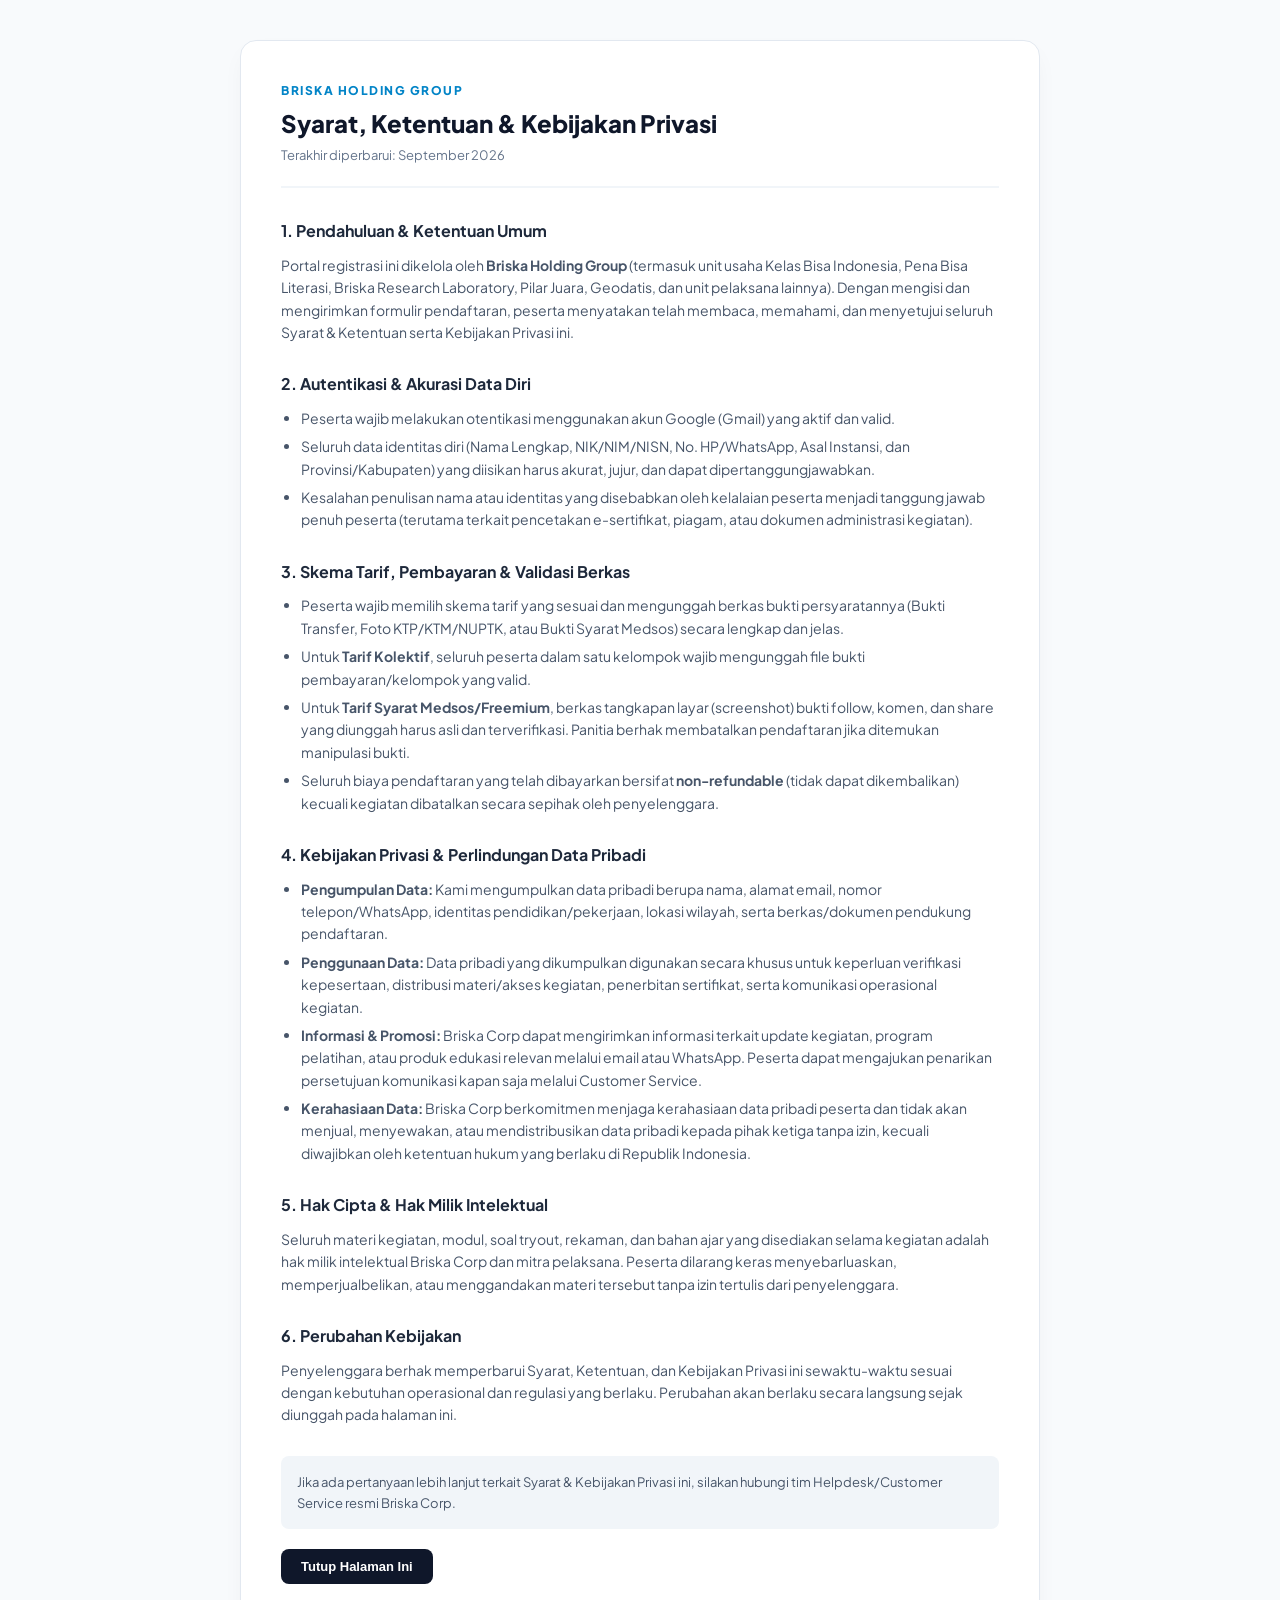
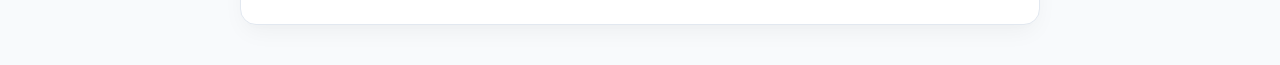
==== commit b318db97: "Update terms.html" ====
--- a/terms.html
+++ b/terms.html
@@ -3,418 +3,181 @@
 <head>
   <meta charset="UTF-8">
   <meta name="viewport" content="width=device-width, initial-scale=1.0">
-  <title>Portal Registrasi Pendaftaran Event - Briska Corp</title>
-
-  <!-- Google Fonts: Plus Jakarta Sans -->
+  <title>Kebijakan Privasi & Syarat Ketentuan - Briska Corp</title>
   <link rel="preconnect" href="https://fonts.googleapis.com">
   <link rel="preconnect" href="https://fonts.gstatic.com" crossorigin>
   <link href="https://fonts.googleapis.com/css2?family=Plus+Jakarta+Sans:wght@400;500;600;700;800&display=swap" rel="stylesheet">
+  <style>
+    :root {
+      --primary-blue: #0284c7;
+      --primary-cyan: #06b6d4;
+      --bg-dark: #0f172a;
+      --text-main: #334155;
+      --bg-light: #f8fafc;
+    }
+    
+    * { box-sizing: border-box; margin: 0; padding: 0; }
 
-  <link rel="stylesheet" href="./styles.css">
+    body {
+      font-family: 'Plus Jakarta Sans', sans-serif;
+      background-color: var(--bg-light);
+      color: var(--text-main);
+      line-height: 1.6;
+      padding: 40px 20px;
+    }
 
-  <style>
-    .hidden { display: none !important; }
+    .container {
+      max-width: 800px;
+      margin: 0 auto;
+      background: #ffffff;
+      padding: 40px;
+      border-radius: 16px;
+      box-shadow: 0 10px 25px -5px rgba(0,0,0,0.05), 0 8px 10px -6px rgba(0,0,0,0.01);
+      border: 1px solid #e2e8f0;
+    }
 
-    /* Style Tambahan untuk Kotak Ketentuan Sebelum Auth */
-    .terms-auth-box {
-      background: #f8fafc;
-      border: 1px solid #e2e8f0;
-      border-radius: 12px;
+    .header {
+      border-bottom: 2px solid #f1f5f9;
+      padding-bottom: 20px;
+      margin-bottom: 30px;
+    }
+
+    .brand-title {
+      font-size: 12px;
+      font-weight: 800;
+      letter-spacing: 1.5px;
+      text-transform: uppercase;
+      color: var(--primary-blue);
+      margin-bottom: 8px;
+    }
+
+    h1 {
+      font-size: 24px;
+      font-weight: 800;
+      color: #0f172a;
+      line-height: 1.3;
+    }
+
+    .update-date {
+      font-size: 13px;
+      color: #64748b;
+      margin-top: 6px;
+    }
+
+    .content section {
+      margin-bottom: 28px;
+    }
+
+    h2 {
+      font-size: 16px;
+      font-weight: 700;
+      color: #1e293b;
+      margin-bottom: 10px;
+    }
+
+    p, li {
+      font-size: 14px;
+      color: #475569;
+    }
+
+    p { margin-bottom: 10px; }
+
+    ul {
+      padding-left: 20px;
+      margin-bottom: 12px;
+    }
+
+    li { margin-bottom: 6px; }
+
+    .footer-note {
+      background: #f1f5f9;
       padding: 16px;
-      margin-bottom: 20px;
-      text-align: left;
+      border-radius: 8px;
+      font-size: 13px;
+      color: #475569;
+      margin-top: 30px;
     }
-    .terms-auth-box a.btn-terms-link {
+
+    .btn-close {
       display: inline-block;
-      width: 100%;
-      text-align: center;
-      background: #2563eb;
+      margin-top: 20px;
+      background: var(--bg-dark);
       color: #ffffff;
-      font-weight: 600;
-      padding: 10px 16px;
+      padding: 10px 20px;
       border-radius: 8px;
       text-decoration: none;
-      font-size: 13.5px;
-      margin-bottom: 12px;
-      transition: background 0.2s;
-    }
-    .terms-auth-box a.btn-terms-link:hover {
-      background: #1d4ed8;
-    }
-    .terms-checkbox-wrap {
-      display: flex;
-      align-items: flex-start;
-      gap: 10px;
       font-size: 13px;
-      color: #334155;
+      font-weight: 600;
+      border: none;
       cursor: pointer;
     }
-    .terms-checkbox-wrap input {
-      margin-top: 3px;
-      cursor: pointer;
+
+    .btn-close:hover {
+      background: #1e293b;
     }
   </style>
-
-  <!-- Google Identity Services -->
-  <script src="https://accounts.google.com/gsi/client" async defer></script>
 </head>
 <body>
 
-  <!-- Background Tech Patterns -->
-  <div class="bg-pattern-grid"></div>
-  <div class="bg-pattern-glow"></div>
+  <div class="container">
+    <div class="header">
+      <div class="brand-title">Briska Holding Group</div>
+      <h1>Syarat, Ketentuan & Kebijakan Privasi</h1>
+      <div class="update-date">Terakhir diperbarui: September 2026</div>
+    </div>
 
-  <div class="main-wrapper">
-    <div class="form-card">
-      
-      <!-- Banner Header Logo -->
-      <div class="banner-wrapper">
-        <img src="2026-08-12_Banner Form Online.png" alt="Banner Form Online Briska Corp" class="banner-img">
+    <div class="content">
+      <section>
+        <h2>1. Pendahuluan & Ketentuan Umum</h2>
+        <p>Portal registrasi ini dikelola oleh <strong>Briska Holding Group</strong> (termasuk unit usaha Kelas Bisa Indonesia, Pena Bisa Literasi, Briska Research Laboratory, Pilar Juara, Geodatis, dan unit pelaksana lainnya). Dengan mengisi dan mengirimkan formulir pendaftaran, peserta menyatakan telah membaca, memahami, dan menyetujui seluruh Syarat & Ketentuan serta Kebijakan Privasi ini.</p>
+      </section>
+
+      <section>
+        <h2>2. Autentikasi & Akurasi Data Diri</h2>
+        <ul>
+          <li>Peserta wajib melakukan otentikasi menggunakan akun Google (Gmail) yang aktif dan valid.</li>
+          <li>Seluruh data identitas diri (Nama Lengkap, NIK/NIM/NISN, No. HP/WhatsApp, Asal Instansi, dan Provinsi/Kabupaten) yang diisikan harus akurat, jujur, dan dapat dipertanggungjawabkan.</li>
+          <li>Kesalahan penulisan nama atau identitas yang disebabkan oleh kelalaian peserta menjadi tanggung jawab penuh peserta (terutama terkait pencetakan e-sertifikat, piagam, atau dokumen administrasi kegiatan).</li>
+        </ul>
+      </section>
+
+      <section>
+        <h2>3. Skema Tarif, Pembayaran & Validasi Berkas</h2>
+        <ul>
+          <li>Peserta wajib memilih skema tarif yang sesuai dan mengunggah berkas bukti persyaratannya (Bukti Transfer, Foto KTP/KTM/NUPTK, atau Bukti Syarat Medsos) secara lengkap dan jelas.</li>
+          <li>Untuk <strong>Tarif Kolektif</strong>, seluruh peserta dalam satu kelompok wajib mengunggah file bukti pembayaran/kelompok yang valid.</li>
+          <li>Untuk <strong>Tarif Syarat Medsos/Freemium</strong>, berkas tangkapan layar (screenshot) bukti follow, komen, dan share yang diunggah harus asli dan terverifikasi. Panitia berhak membatalkan pendaftaran jika ditemukan manipulasi bukti.</li>
+          <li>Seluruh biaya pendaftaran yang telah dibayarkan bersifat <strong>non-refundable</strong> (tidak dapat dikembalikan) kecuali kegiatan dibatalkan secara sepihak oleh penyelenggara.</li>
+        </ul>
+      </section>
+
+      <section>
+        <h2>4. Kebijakan Privasi & Perlindungan Data Pribadi</h2>
+        <ul>
+          <li><strong>Pengumpulan Data:</strong> Kami mengumpulkan data pribadi berupa nama, alamat email, nomor telepon/WhatsApp, identitas pendidikan/pekerjaan, lokasi wilayah, serta berkas/dokumen pendukung pendaftaran.</li>
+          <li><strong>Penggunaan Data:</strong> Data pribadi yang dikumpulkan digunakan secara khusus untuk keperluan verifikasi kepesertaan, distribusi materi/akses kegiatan, penerbitan sertifikat, serta komunikasi operasional kegiatan.</li>
+          <li><strong>Informasi & Promosi:</strong> Briska Corp dapat mengirimkan informasi terkait update kegiatan, program pelatihan, atau produk edukasi relevan melalui email atau WhatsApp. Peserta dapat mengajukan penarikan persetujuan komunikasi kapan saja melalui Customer Service.</li>
+          <li><strong>Kerahasiaan Data:</strong> Briska Corp berkomitmen menjaga kerahasiaan data pribadi peserta dan tidak akan menjual, menyewakan, atau mendistribusikan data pribadi kepada pihak ketiga tanpa izin, kecuali diwajibkan oleh ketentuan hukum yang berlaku di Republik Indonesia.</li>
+        </ul>
+      </section>
+
+      <section>
+        <h2>5. Hak Cipta & Hak Milik Intelektual</h2>
+        <p>Seluruh materi kegiatan, modul, soal tryout, rekaman, dan bahan ajar yang disediakan selama kegiatan adalah hak milik intelektual Briska Corp dan mitra pelaksana. Peserta dilarang keras menyebarluaskan, memperjualbelikan, atau menggandakan materi tersebut tanpa izin tertulis dari penyelenggara.</p>
+      </section>
+
+      <section>
+        <h2>6. Perubahan Kebijakan</h2>
+        <p>Penyelenggara berhak memperbarui Syarat, Ketentuan, dan Kebijakan Privasi ini sewaktu-waktu sesuai dengan kebutuhan operasional dan regulasi yang berlaku. Perubahan akan berlaku secara langsung sejak diunggah pada halaman ini.</p>
+      </section>
+
+      <div class="footer-note">
+        Jika ada pertanyaan lebih lanjut terkait Syarat & Kebijakan Privasi ini, silakan hubungi tim Helpdesk/Customer Service resmi Briska Corp.
       </div>
 
-      <!-- Header Teks Pembuka -->
-      <div id="formHeader" class="form-header">
-        <div class="badge-tag">ONLINE FORM AUTHENTICATED & VALIDATED</div>
-        <h2>Selamat Datang di Portal Registrasi Pendaftaran Event/Kegiatan Briska Corp</h2>
-        <p>Silakan baca ketentuan dan lakukan otentikasi akun Gmail Anda untuk mengisi formulir pendaftaran.</p>
-      </div>
-
-      <!-- 1. LOGIN GUARD (PEMBATAS AKSES GMAIL DENGAN SYARAT & KETENTUAN) -->
-      <div id="loginGuard" class="login-guard-box">
-        <div class="lock-avatar">
-          <svg width="28" height="28" viewBox="0 0 24 24" fill="none" stroke="currentColor" stroke-width="2" stroke-linecap="round" stroke-linejoin="round"><rect x="3" y="11" width="18" height="11" rx="2" ry="2"></rect><path d="M7 11V7a5 5 0 0 1 10 0v4"></path></svg>
-        </div>
-        <h3>Otentikasi Akun Google</h3>
-        <p style="margin-bottom: 16px;">Harap menyetujui syarat & ketentuan sebelum melakukan login.</p>
-
-        <!-- KOTAK SYARAT & KETENTUAN SEBELUM AUTH -->
-        <div class="terms-auth-box">
-          <a href="terms.html" target="_blank" class="btn-terms-link">
-            📜 Buka & Baca Syarat, Ketentuan & Kebijakan Privasi
-          </a>
-          <label class="terms-checkbox-wrap">
-            <input type="checkbox" id="authTermsConsent">
-            <span>Saya telah membaca dan menyetujui seluruh <strong>Syarat, Ketentuan, dan Kebijakan Privasi</strong> kegiatan Briska Corp.</span>
-          </label>
-        </div>
-
-        <!-- TOMBOL GOOGLE LOGIN (BARU MUNCUL/DIBUKA SETELAH CHECKBOX DICENTANG) -->
-        <div id="googleBtnContainer" class="google-btn-wrapper hidden">
-          <div id="g_id_onload"
-            data-client_id="870398895491-auveun1nckshkt8to4fpi993emkvbt0e.apps.googleusercontent.com"
-            data-callback="handleCredentialResponse"
-            data-auto_prompt="false">
-          </div>
-          <div class="g_id_signin"
-            data-type="standard"
-            data-size="large"
-            data-theme="outline"
-            data-text="continue_with"
-            data-shape="pill"
-            data-logo_alignment="left">
-          </div>
-        </div>
-      </div>
-
-      <!-- 2. FORMULIR REGISTRASI (DIPROTEKSI) -->
-      <form id="registrationForm" class="hidden">
-        
-        <div class="user-badge">
-          <div class="user-info">
-            <span class="label">Terverifikasi sebagai:</span>
-            <strong id="verifiedEmailText">email@gmail.com</strong>
-          </div>
-          <span class="verified-icon">✓ Terverifikasi</span>
-        </div>
-
-        <div class="form-section-title">A. Data Event & Skema Tarif</div>
-
-        <!-- 1. Pilih Event / Kegiatan -->
-        <div class="form-group">
-          <label for="kode_kegiatan">Pilih Event / Kegiatan <span class="required">*</span></label>
-          <select id="kode_kegiatan" required>
-            <option value="">-- Memuat Daftar Event... --</option>
-          </select>
-        </div>
-
-        <!-- 2. Pilih Bidang / Sub-Kategori Event -->
-        <div class="form-group">
-          <label for="bidang_kegiatan">Pilih Bidang / Kategori Event <span class="required">*</span></label>
-          <select id="bidang_kegiatan" required disabled>
-            <option value="">-- Pilih Event Terlebih Dahulu --</option>
-          </select>
-        </div>
-
-        <!-- 3. Skema / Opsi Tarif Pendaftaran -->
-        <div class="form-group">
-          <label for="jalur_daftar">Skema / Opsi Tarif Pendaftaran <span class="required">*</span></label>
-          <select id="jalur_daftar" required>
-            <option value="">-- Pilih Skema Tarif --</option>
-            <option value="normal">1. Tarif Normal</option>
-            <option value="early_bird">2. Tarif Early Bird</option>
-            <option value="kolektif">3. Tarif Kolektif (3 Orang)</option>
-            <option value="alumni">4. Tarif Alumni</option>
-            <option value="riau_sulsel">5. Tarif Khusus Wilayah (Asal Riau & Sulsel)</option>
-            <option value="profesi">6. Tarif Khusus Profesi (Mahasiswa / Guru / Dll)</option>
-            <option value="bersyarat">7. Tarif Bersyarat (Medsos)</option>
-            <option value="daerah_3t">8. Tarif Gratis Wilayah 3T</option>
-            <option value="freemium">9. Tarif Gratis Freemium</option>
-          </select>
-        </div>
-
-        <!-- Informasi Arahan Khusus Kolektif -->
-        <div id="infoKolektif" class="info-alert hidden">
-          <span class="alert-icon">💡</span>
-          <div>
-            <strong>Arahan Tarif Kolektif 3 Orang:</strong><br>
-            Pastikan ke-3 peserta dalam kelompok mengunggah <u>file bukti bayar yang sama</u>.
-          </div>
-        </div>
-
-        <div class="form-section-title">B. Identitas Diri Peserta</div>
-
-        <div class="form-grid">
-          <div class="form-group span-2">
-            <label for="nama_lengkap">Nama Lengkap Peserta <span class="required">*</span></label>
-            <input type="text" id="nama_lengkap" placeholder="Masukkan nama lengkap beserta gelar (jika ada)" required>
-          </div>
-
-          <div class="form-group">
-            <label for="nomor_hp">Nomor HP / WhatsApp <span class="required">*</span></label>
-            <input type="text" id="nomor_hp" placeholder="Contoh: 081234567890" required>
-          </div>
-
-          <div class="form-group">
-            <label for="email">Email (Gmail Terverifikasi) <span class="required">*</span></label>
-            <input type="email" id="email" readonly required class="input-disabled">
-          </div>
-
-          <div class="form-group">
-            <label for="jenis_kelamin">Jenis Kelamin <span class="required">*</span></label>
-            <select id="jenis_kelamin" required>
-              <option value="">-- Pilih Jenis Kelamin --</option>
-              <option value="Laki-laki">Laki-laki</option>
-              <option value="Perempuan">Perempuan</option>
-            </select>
-          </div>
-
-          <div class="form-group">
-            <label for="nomor_identitas">NIK / NISN / NIM / No. Peserta <span class="required">*</span></label>
-            <input type="text" id="nomor_identitas" placeholder="Masukkan nomor identitas pendukung" required>
-          </div>
-
-          <div class="form-group span-2">
-            <label for="asal_instansi">Asal Instansi / Sekolah / Kampus <span class="required">*</span></label>
-            <input type="text" id="asal_instansi" placeholder="Contoh: Universitas Hasanuddin / SMA 1" required>
-          </div>
-
-          <div class="form-group span-2">
-            <label for="pekerjaan_jurusan">Pekerjaan / Kelas / Jurusan Kuliah <span class="required">*</span></label>
-            <input type="text" id="pekerjaan_jurusan" placeholder="Contoh: S1 Teknik Informatika / Kelas 12 IPA" required>
-          </div>
-
-          <div class="form-group">
-            <label for="asal_kabupaten">Asal Kabupaten / Kota <span class="required">*</span></label>
-            <input type="text" id="asal_kabupaten" placeholder="Contoh: Kota Makassar / Kab. Gowa" required>
-          </div>
-
-          <div class="form-group">
-            <label for="asal_provinsi">Asal Provinsi <span class="required">*</span></label>
-            <select id="asal_provinsi" required>
-              <option value="">-- Pilih Provinsi --</option>
-              <option value="Aceh">Aceh</option>
-              <option value="Sumatera Utara">Sumatera Utara</option>
-              <option value="Sumatera Barat">Sumatera Barat</option>
-              <option value="Riau">Riau</option>
-              <option value="Kepulauan Riau">Kepulauan Riau</option>
-              <option value="Jambi">Jambi</option>
-              <option value="Sumatera Selatan">Sumatera Selatan</option>
-              <option value="Bangka Belitung">Bangka Belitung</option>
-              <option value="Bengkulu">Bengkulu</option>
-              <option value="Lampung">Lampung</option>
-              <option value="DKI Jakarta">DKI Jakarta</option>
-              <option value="Jawa Barat">Jawa Barat</option>
-              <option value="Banten">Banten</option>
-              <option value="Jawa Tengah">Jawa Tengah</option>
-              <option value="DI Yogyakarta">DI Yogyakarta</option>
-              <option value="Jawa Timur">Jawa Timur</option>
-              <option value="Bali">Bali</option>
-              <option value="Nusa Tenggara Barat">Nusa Tenggara Barat</option>
-              <option value="Nusa Tenggara Timur">Nusa Tenggara Timur</option>
-              <option value="Kalimantan Barat">Kalimantan Barat</option>
-              <option value="Kalimantan Tengah">Kalimantan Tengah</option>
-              <option value="Kalimantan Selatan">Kalimantan Selatan</option>
-              <option value="Kalimantan Timur">Kalimantan Timur</option>
-              <option value="Kalimantan Utara">Kalimantan Utara</option>
-              <option value="Sulawesi Utara">Sulawesi Utara</option>
-              <option value="Gorontalo">Gorontalo</option>
-              <option value="Sulawesi Tengah">Sulawesi Tengah</option>
-              <option value="Sulawesi Barat">Sulawesi Barat</option>
-              <option value="Sulawesi Selatan">Sulawesi Selatan</option>
-              <option value="Sulawesi Tenggara">Sulawesi Tenggara</option>
-              <option value="Maluku">Maluku</option>
-              <option value="Maluku Utara">Maluku Utara</option>
-              <option value="Papua">Papua</option>
-              <option value="Papua Barat">Papua Barat</option>
-              <option value="Papua Selatan">Papua Selatan</option>
-              <option value="Papua Tengah">Papua Tengah</option>
-              <option value="Papua Pegunungan">Papua Pegunungan</option>
-              <option value="Papua Barat Daya">Papua Barat Daya</option>
-            </select>
-          </div>
-        </div>
-
-        <div class="form-section-title">C. Upload Berkas Persyaratan</div>
-
-        <!-- DYNAMIC UPLOAD SECTIONS -->
-        <div id="secBayar" class="upload-section hidden">
-          <div class="upload-box">
-            <label for="bukti_bayar">Upload Bukti Transfer / Pembayaran (JPG/PNG) <span class="required">*</span></label>
-            <input type="file" id="bukti_bayar" accept="image/jpeg, image/png" disabled>
-          </div>
-        </div>
-
-        <div id="secKtp" class="upload-section hidden">
-          <div class="upload-box">
-            <label for="bukti_ktp">Upload Foto KTP <span class="required">*</span></label>
-            <input type="file" id="bukti_ktp" accept="image/jpeg, image/png" disabled>
-          </div>
-        </div>
-
-        <div id="secIdentitasSpesifik" class="upload-section hidden">
-          <div class="upload-box">
-            <label for="bukti_identitas_spesifik">Upload Foto Identitas Spesifik (KTM/NUPTK/Kartu Pegawai/ID Card) <span class="required">*</span></label>
-            <input type="file" id="bukti_identitas_spesifik" accept="image/jpeg, image/png" disabled>
-          </div>
-        </div>
-
-        <div id="secMedsos" class="upload-section hidden">
-          <div class="upload-box">
-            <label for="bukti_follow_kelasbisa">1. Upload Bukti Follow @kelasbisaid <span class="required">*</span></label>
-            <input type="file" id="bukti_follow_kelasbisa" accept="image/jpeg, image/png" disabled>
-          </div>
-          <div class="upload-box">
-            <label for="bukti_follow_pelaksana">2. Upload Bukti Follow IG Pelaksana (@pilar.juara / @geodatis / lainnya) <span class="required">*</span></label>
-            <input type="file" id="bukti_follow_pelaksana" accept="image/jpeg, image/png" disabled>
-          </div>
-          <div class="upload-box">
-            <label for="bukti_komen_tag">3. Upload Bukti Komentar Tag 10 Teman <span class="required">*</span></label>
-            <input type="file" id="bukti_komen_tag" accept="image/jpeg, image/png" disabled>
-          </div>
-          <div class="upload-box">
-            <label for="bukti_share_wa_tele">4. Upload Bukti Share Konten ke Grup WA/Telegram <span class="required">*</span></label>
-            <input type="file" id="bukti_share_wa_tele" accept="image/jpeg, image/png" disabled>
-          </div>
-          <div class="upload-box">
-            <label for="bukti_share_story">5. Upload Bukti Share Konten ke Story WA/IG <span class="required">*</span></label>
-            <input type="file" id="bukti_share_story" accept="image/jpeg, image/png" disabled>
-          </div>
-        </div>
-
-        <div class="form-section-title">D. Konfirmasi Akhir</div>
-
-        <!-- PERTANYAAN PENUTUP -->
-        <div class="form-group">
-          <label for="persetujuan_iklan">Apakah Bersedia Mendapatkan Update Iklan di Email Terkait Produk Briska Holding Group? <span class="required">*</span></label>
-          <select id="persetujuan_iklan" required>
-            <option value="">-- Pilih Persetujuan --</option>
-            <option value="Ya">Ya, Saya Bersedia</option>
-            <option value="Tidak">Tidak</option>
-          </select>
-        </div>
-
-        <button type="submit" id="btnSubmit" class="btn-submit">
-          <span>Kirim Pendaftaran</span>
-        </button>
-
-      </form>
-      
-      <div id="responseMessage" class="hidden"></div>
-
-      <!-- 3. HALAMAN SUCCESS PAGE -->
-      <div id="successPage" class="success-page hidden">
-        <div class="success-icon-wrap">
-          <div class="success-icon">✓</div>
-        </div>
-
-        <h2>Pendaftaran Berhasil</h2>
-        
-        <p class="success-intro">
-          Terima kasih telah melengkapi dan mengirimkan data pendaftaran. Data Anda telah kami terima dan akan diproses sesuai dengan ketentuan kegiatan.
-        </p>
-
-        <div class="success-alert">
-          Mohon pastikan informasi yang Anda berikan sudah benar. Informasi lebih lanjut mengenai tahapan berikutnya akan disampaikan melalui kontak yang telah Anda cantumkan.
-        </div>
-
-        <p class="cs-instruction">
-          Jika Anda memiliki pertanyaan, membutuhkan informasi lebih lanjut, atau ingin melakukan konfirmasi terkait pendaftaran, silakan menghubungi layanan Customer Service (CS) sesuai kebutuhan Anda:
-        </p>
-
-        <div class="section-subtitle">Layanan Customer Service</div>
-
-        <div class="cs-grid">
-          <a href="https://wa.me/6282268118842" target="_blank" class="cs-card">
-            <div class="cs-title">CEO – Kak Bimo</div>
-            <div class="cs-link">WhatsApp: +62 822-6811-8842</div>
-          </a>
-
-          <a href="https://wa.me/628119944511" target="_blank" class="cs-card">
-            <div class="cs-title">Perusahaan Holding – Briska</div>
-            <div class="cs-link">WhatsApp: +62 811-9944-511</div>
-          </a>
-
-          <a href="https://wa.me/6285711000363" target="_blank" class="cs-card">
-            <div class="cs-title">Bimbel & Pelatihan – Kelas Bisa</div>
-            <div class="cs-link">WhatsApp: +62 857-1100-0363</div>
-          </a>
-
-          <a href="https://wa.me/628581200045" target="_blank" class="cs-card">
-            <div class="cs-title">Penerbit Buku – Pena Bisa</div>
-            <div class="cs-link">WhatsApp: +62 858-1200-045</div>
-          </a>
-        </div>
-
-        <div class="section-subtitle" style="margin-top: 25px;">Bergabung dengan Komunitas</div>
-        <p class="community-desc">
-          Dapatkan informasi terbaru mengenai kegiatan, program, dan berbagai aktivitas kami dengan bergabung ke komunitas:
-        </p>
-
-        <div class="community-buttons">
-          <a href="https://whatsapp.com/channel/0029VbCLqDkCHDyeEiovrG44" target="_blank" class="btn-community btn-wa">
-            📱 WhatsApp Channel
-          </a>
-          <a href="https://t.me/pokiedu" target="_blank" class="btn-community btn-tele">
-            ✈️ Telegram Komunitas
-          </a>
-        </div>
-
-        <p class="success-footer">
-          Sampai jumpa dan terima kasih atas partisipasi Anda. Kami menantikan kehadiran Anda dalam kegiatan yang telah didaftarkan.
-        </p>
-      </div>
-
+      <button class="btn-close" onclick="window.close()">Tutup Halaman Ini</button>
     </div>
   </div>
 
-  <!-- SCRIPT LOGIK UNTUK KONTROL BUTTON GOOGLE -->
-  <script>
-    document.addEventListener('DOMContentLoaded', function () {
-      const consentCheckbox = document.getElementById('authTermsConsent');
-      const googleBtnContainer = document.getElementById('googleBtnContainer');
-
-      if (consentCheckbox && googleBtnContainer) {
-        consentCheckbox.addEventListener('change', function () {
-          if (this.checked) {
-            googleBtnContainer.classList.remove('hidden');
-          } else {
-            googleBtnContainer.classList.add('hidden');
-          }
-        });
-      }
-    });
-  </script>
-
-  <script src="./script.js"></script>
 </body>
 </html>
